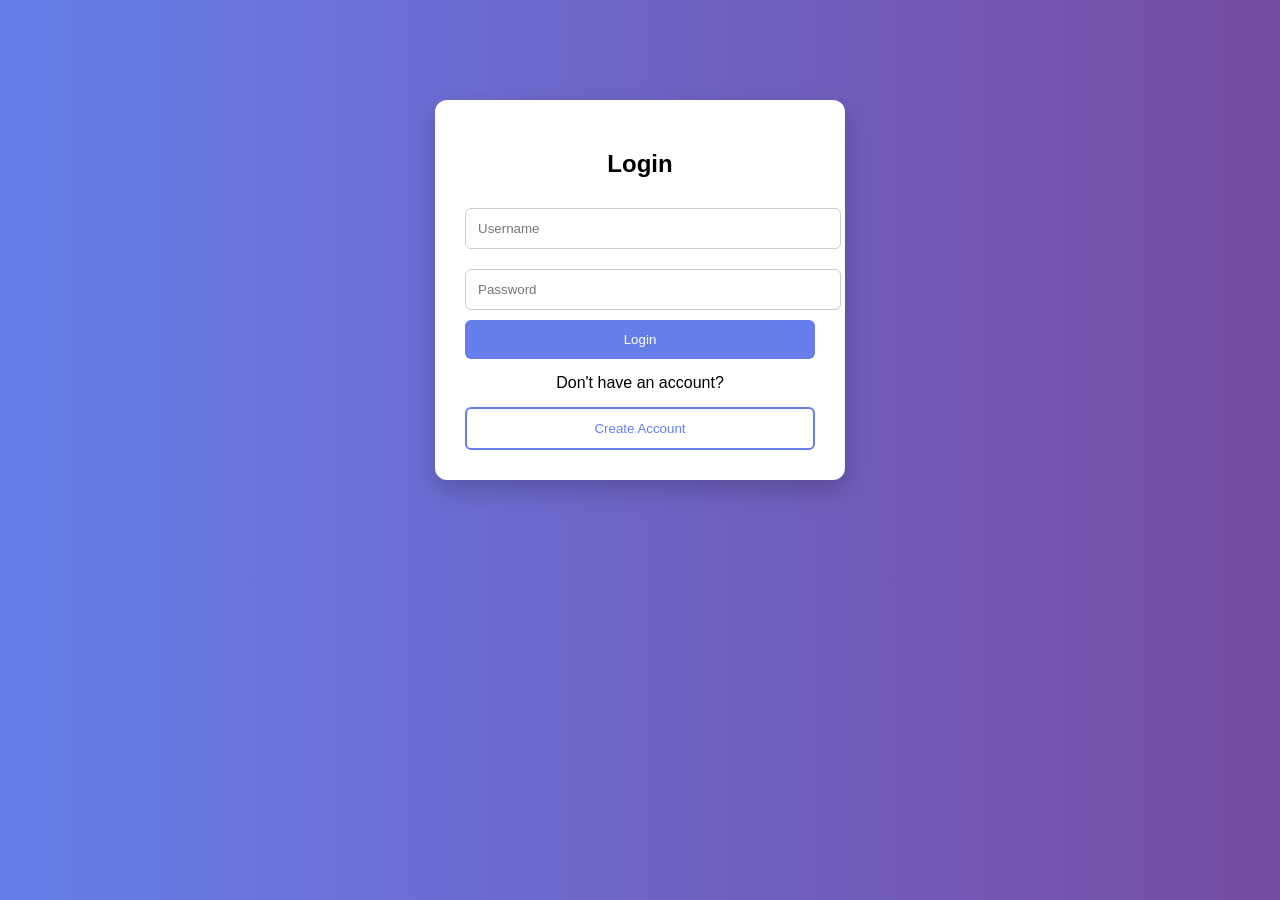
==== login.html @ 6146f520 "update" ====
<!DOCTYPE html>
<html>
<head>
    
    <title>Login</title>
    <link rel="stylesheet" href="style.css">
</head>

<body>

<div class="login-box">
    <h2>Login</h2>

    <input type="text" id="username" placeholder="Username">
    <input type="password" id="password" placeholder="Password">

    <button class="login-btn" onclick="login()">Login</button>

    <p class="or-text">Don't have an account?</p>

    <button class="register-btn" onclick="goToRegister()">Create Account</button>
</div>

<script src="login.js"></script>

</body>
</html>
---- style.css ----
/* 🔥 RESET */
body {
    margin: 0;
    font-family: Arial, sans-serif;
    background: linear-gradient(to right, #667eea, #764ba2);
}

/* 🔥 MAIN CONTAINER */
.main-container {
    width: 90%;
    margin: auto;
    padding: 20px;
}

/* 🔥 TOP BAR */
.top-bar {
    display: flex;
    justify-content: space-between;
    align-items: center;
    color: white;
    margin-bottom: 20px;
}

.top-bar button {
    padding: 8px 15px;
    background: #3498db;
    color: white;
    border: none;
    border-radius: 5px;
    cursor: pointer;
}

.top-bar button:hover {
    background: #2980b9;
}

/* 🔥 TITLE */
.dashboard-title {
    text-align: center;
    background: #2c3e50;
    color: white;
    padding: 15px;
    border-radius: 8px;
}

/* 🔥 CARDS */
.cards {
    display: flex;
    gap: 20px;
    margin-top: 20px;
}

.card {
    flex: 1;
    background: white;
    padding: 20px;
    text-align: center;
    border-radius: 10px;
    box-shadow: 0px 2px 8px rgba(0,0,0,0.1);
}

.card p {
    font-size: 22px;
    font-weight: bold;
}

/* 🔥 FORM */
.form-section {
    margin-top: 20px;
    display: flex;
    gap: 10px;
    background: white;
    padding: 15px;
    border-radius: 10px;
}

.form-section input,
.form-section select {
    padding: 10px;
    flex: 1;
    border: 1px solid #ccc;
    border-radius: 5px;
}

.form-section button {
    background: #3498db;
    color: white;
    border: none;
    padding: 10px 15px;
    border-radius: 5px;
    cursor: pointer;
}

.form-section button:hover {
    background: #2980b9;
}

/* 🔥 SEARCH */
.search-box {
    margin-top: 20px;
    text-align: center;
}

.search-box input {
    width: 50%;
    padding: 10px;
    border-radius: 5px;
    border: 1px solid #ccc;
}

/* 🔥 TABLE */
.table-section {
    background: white;
    margin-top: 20px;
    padding: 20px;
    border-radius: 10px;
    box-shadow: 0px 2px 8px rgba(0,0,0,0.1);
}

.table-section h2 {
    text-align: center;
}

table {
    width: 100%;
    border-collapse: collapse;
    margin-top: 10px;
}

th {
    background: #2c3e50;
    color: white;
    padding: 10px;
}

td {
    padding: 10px;
    text-align: center;
    border-bottom: 1px solid #ddd;
}

/* 🔥 BUTTONS INSIDE TABLE */
td button {
    padding: 5px 10px;
    border-radius: 5px;
    border: none;
    cursor: pointer;
}

/* Edit Button */
td button:first-child {
    background: #3498db;
    color: white;
}

/* Remove Button */
td button:last-child {
    background: #e74c3c;
    color: white;
}

/* 🔥 LOGIN PAGE */
.login-box {
    width: 350px;
    background: white;
    padding: 30px;
    border-radius: 12px;
    text-align: center;
    margin: 100px auto;
    box-shadow: 0 10px 25px rgba(0,0,0,0.2);
}

.login-box h2 {
    margin-bottom: 20px;
}

.login-box input {
    width: 100%;
    padding: 12px;
    margin: 10px 0;
    border: 1px solid #ccc;
    border-radius: 6px;
}

.login-btn {
    width: 100%;
    padding: 12px;
    background: #667eea;
    color: white;
    border: none;
    border-radius: 6px;
    cursor: pointer;
}

.login-btn:hover {
    background: #5a67d8;
}

.or-text {
    margin: 15px 0;
}

.register-btn {
    width: 100%;
    padding: 12px;
    border: 2px solid #667eea;
    background: transparent;
    color: #667eea;
    border-radius: 6px;
    cursor: pointer;
}

.register-btn:hover {
    background: #667eea;
    color: white;
}
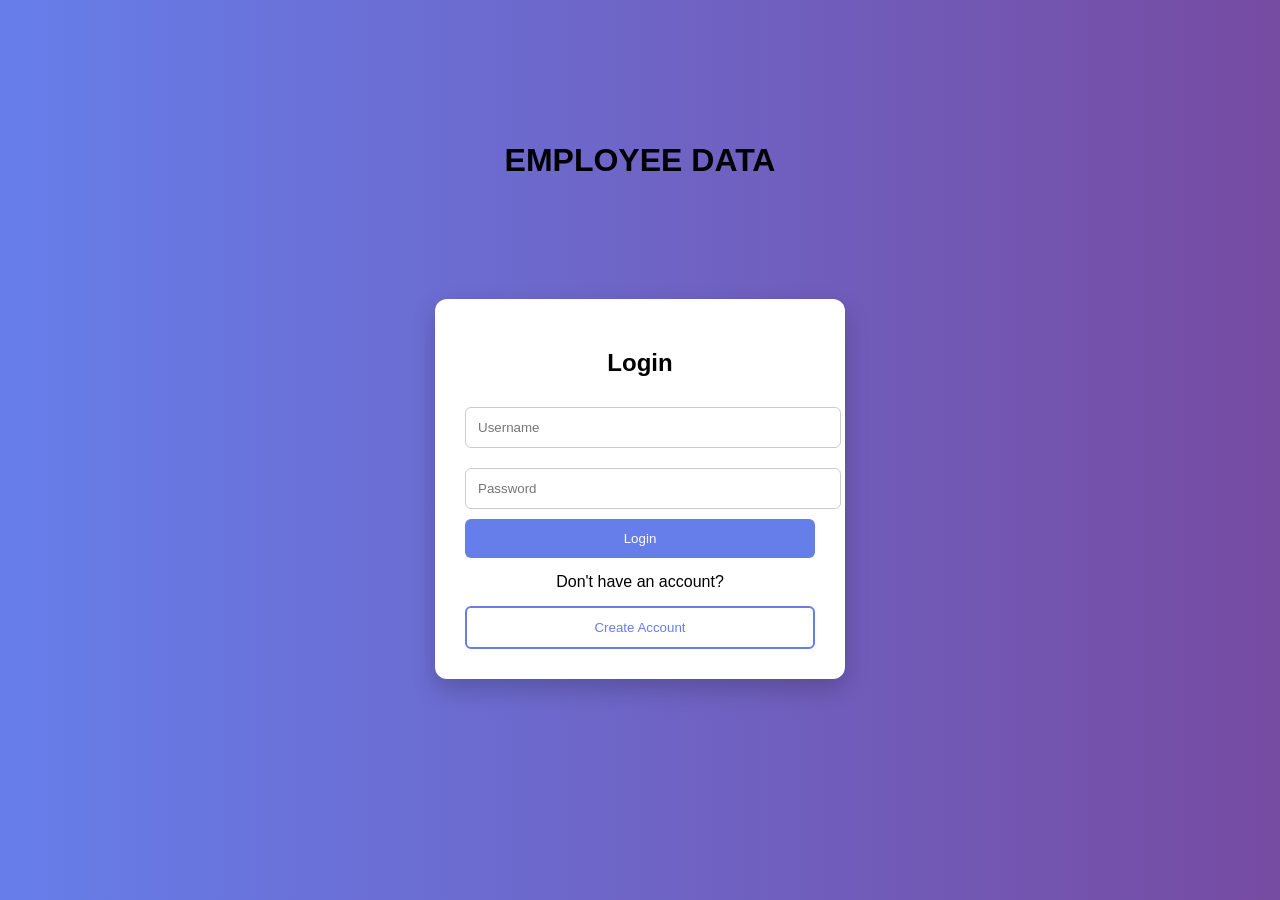
==== commit b074af99: "update" ====
--- a/login.html
+++ b/login.html
@@ -1,6 +1,11 @@
 <!DOCTYPE html>
 <html>
 <head>
+   <h1 class="page-title">EMPLOYEE DATA </h1>
+
+<div class="login-container">
+   <!-- login box -->
+</div>
     
     <title>Login</title>
     <link rel="stylesheet" href="style.css">
--- a/style.css
+++ b/style.css
@@ -4,6 +4,13 @@
     font-family: Arial, sans-serif;
     background: linear-gradient(to right, #667eea, #764ba2);
 }
+body {
+    display: flex;
+    flex-direction: column;
+    justify-content: center;
+    align-items: center;
+    height: 100vh;
+}
 
 /* 🔥 MAIN CONTAINER */
 .main-container {
@@ -213,4 +220,9 @@
 .register-btn:hover {
     background: #667eea;
     color: white;
+}
+.page-title {
+    text-align: center;
+    width: 100%;
+    margin-bottom: 20px;
 }
